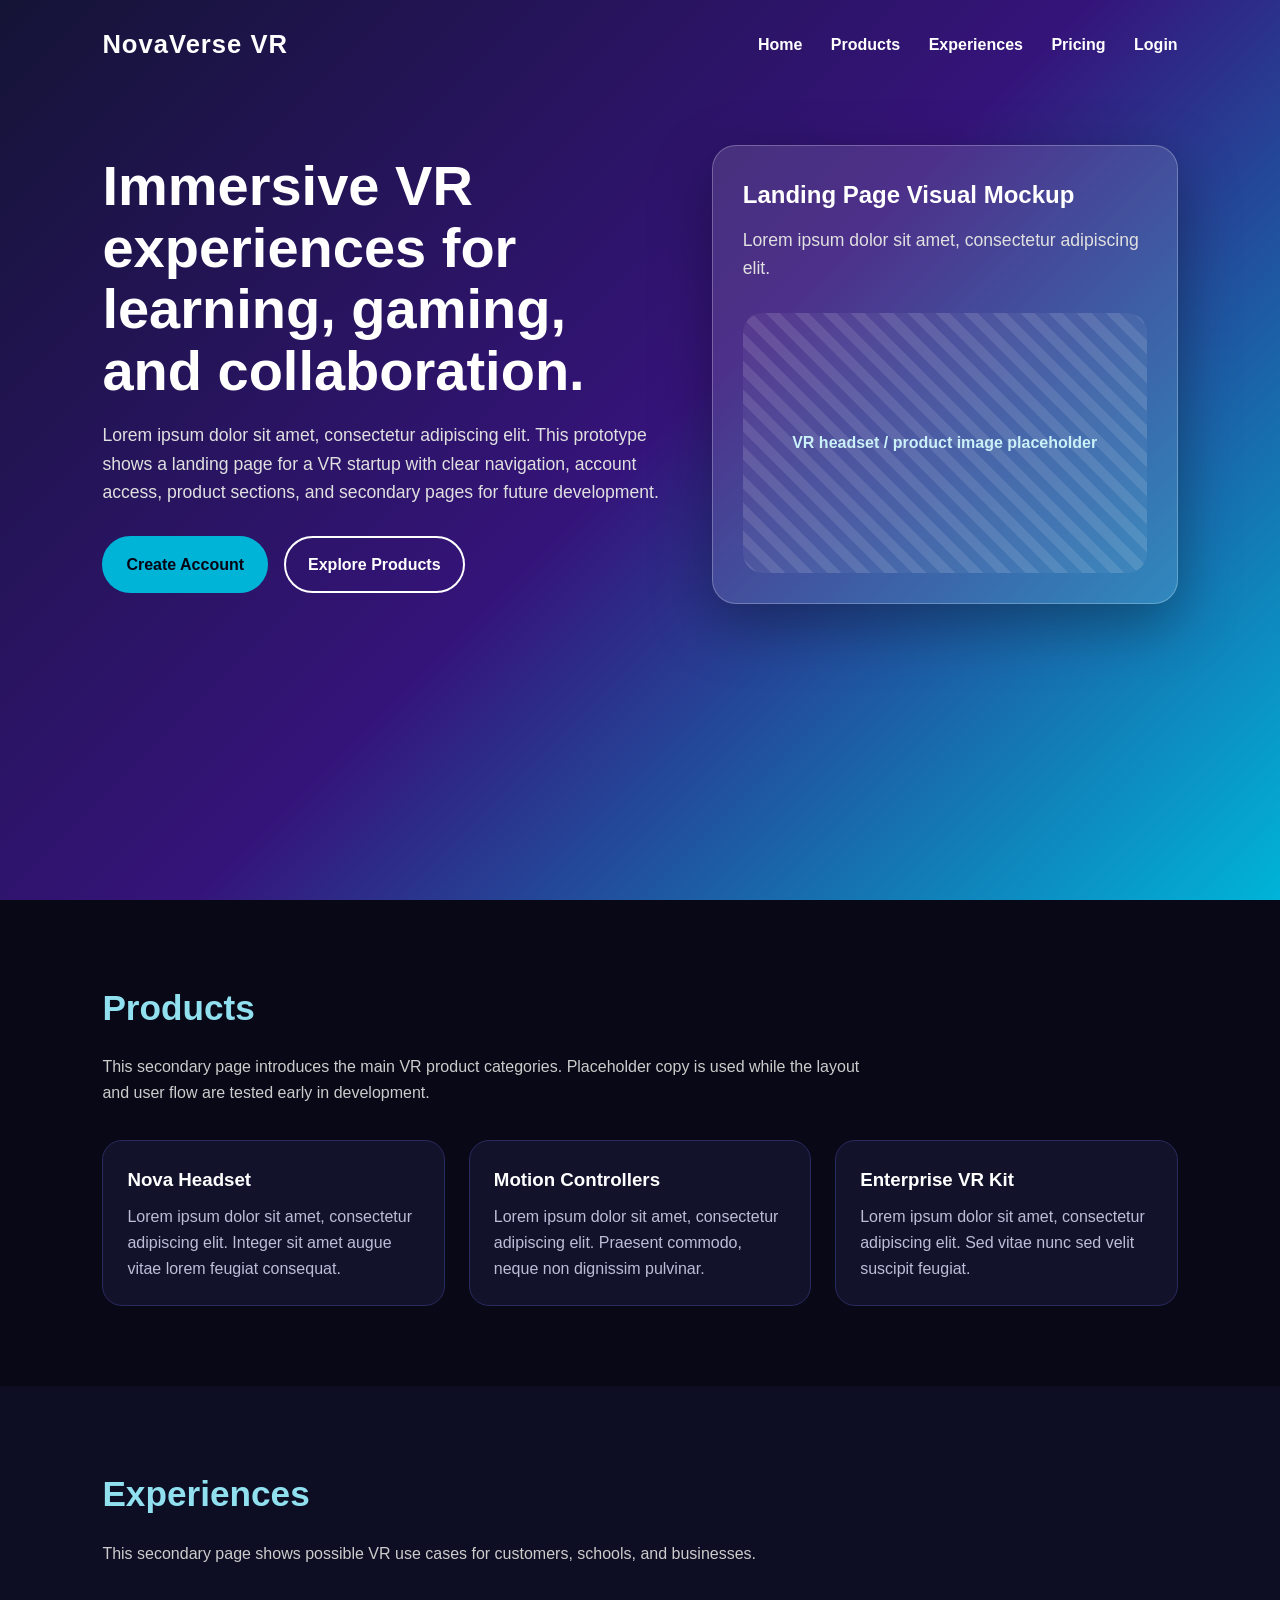
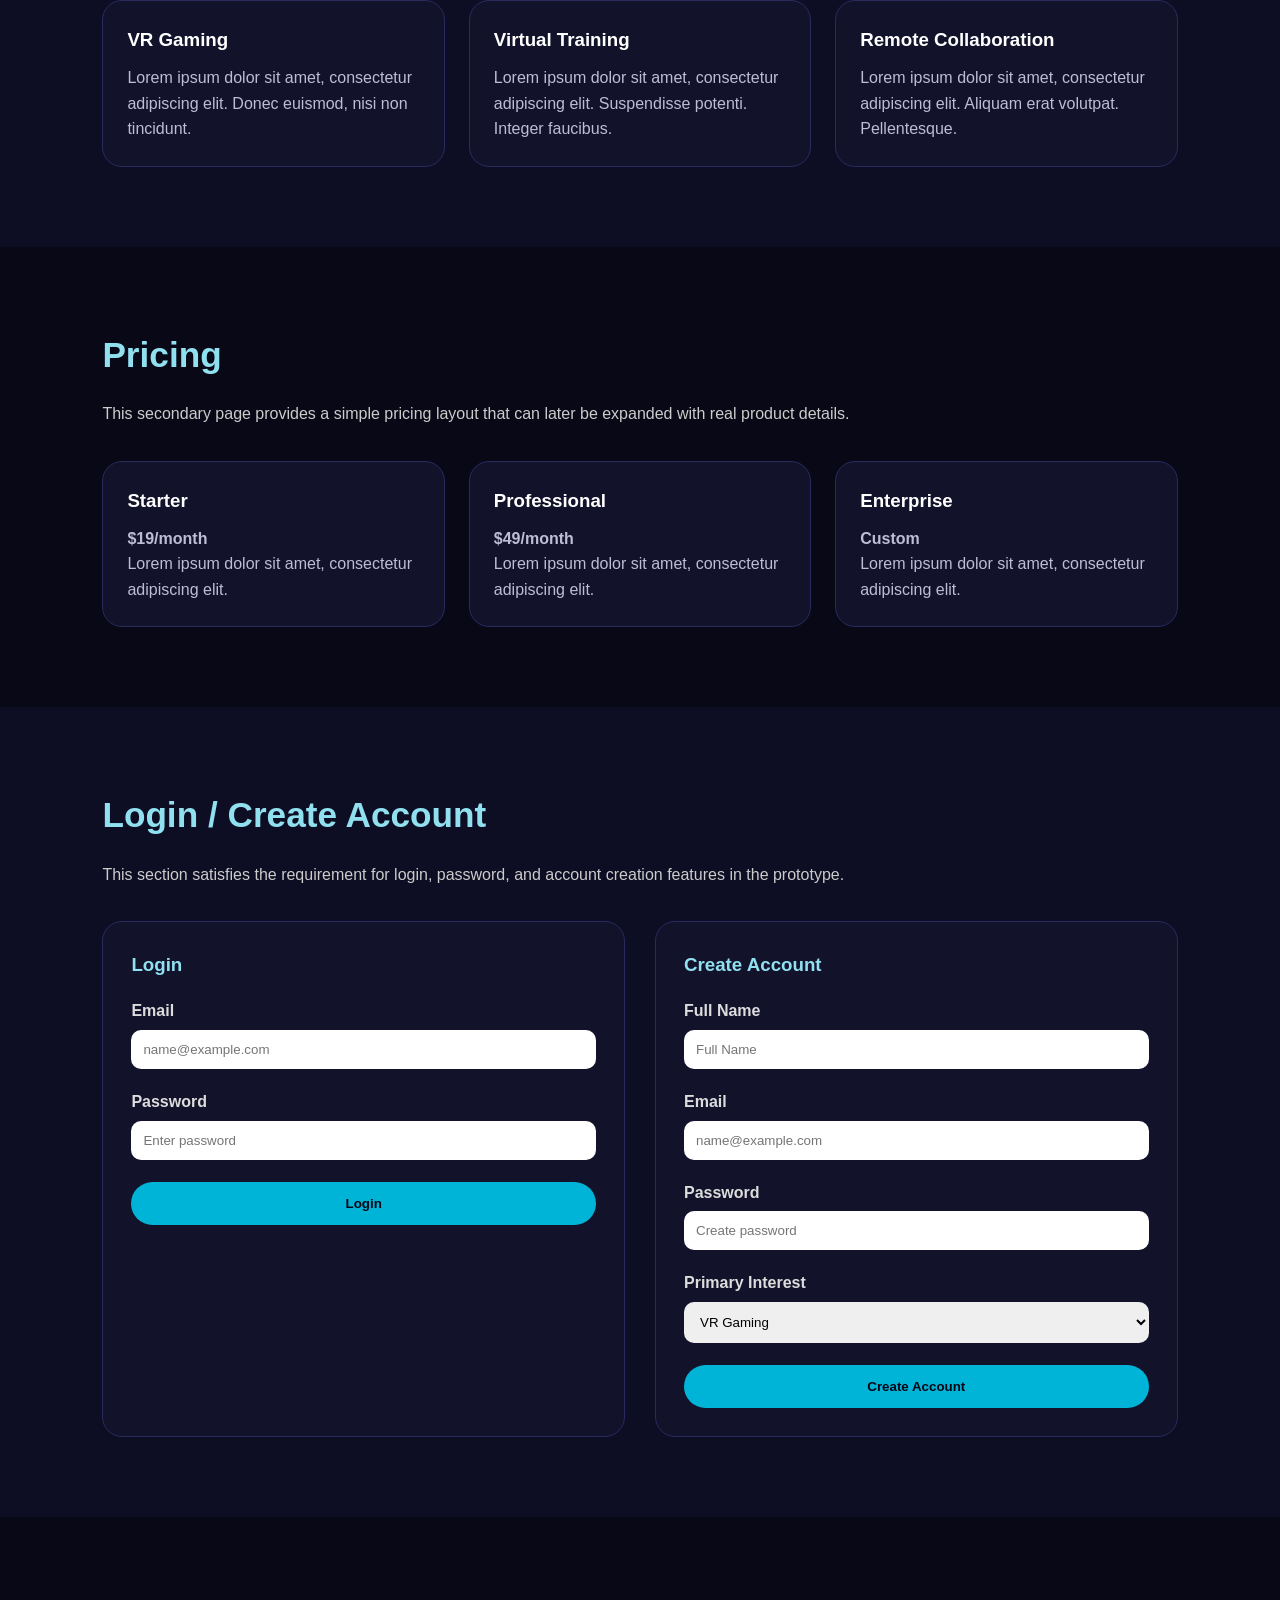
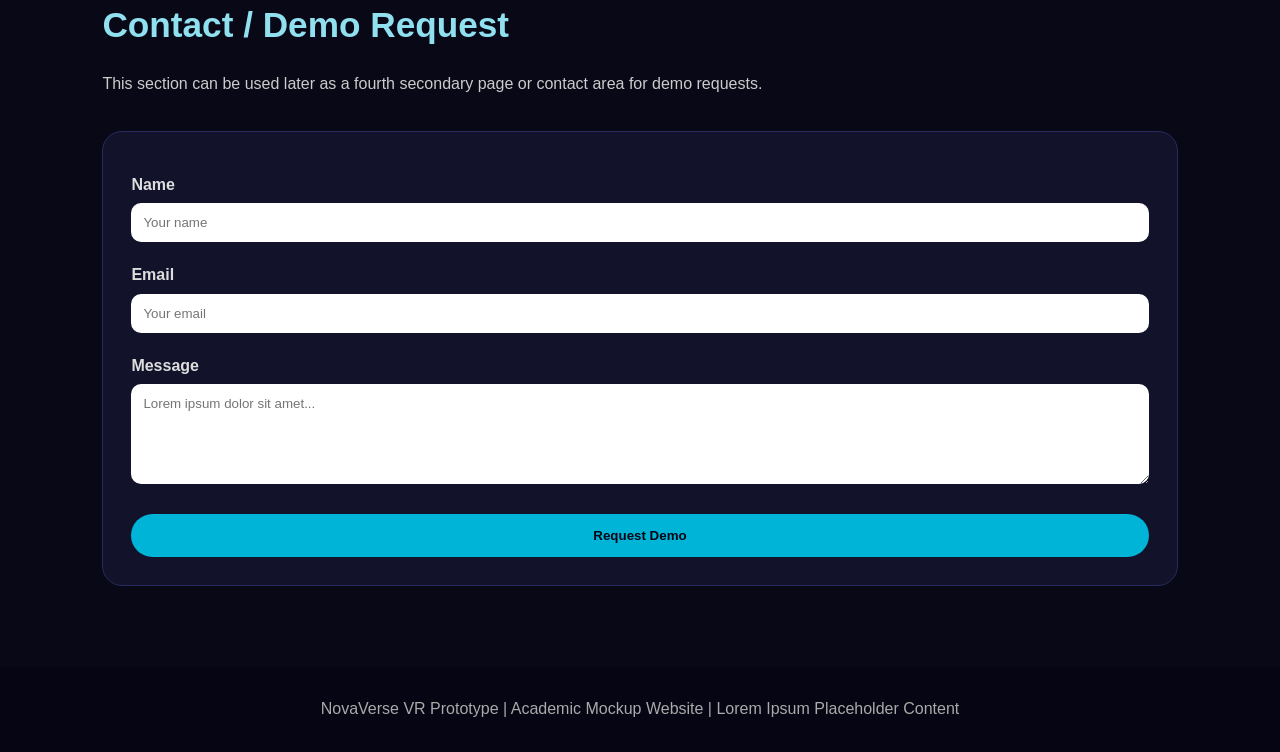
==== index.html @ 19a0a292 "Create index.html" ====
<!DOCTYPE html>
<html lang="en">
<head>
  <meta charset="UTF-8" />
  <meta name="viewport" content="width=device-width, initial-scale=1.0" />
  <title>NovaVerse VR | Prototype</title>
  <style>
    * {
      box-sizing: border-box;
      margin: 0;
      padding: 0;
      font-family: Arial, Helvetica, sans-serif;
    }

    body {
      background: #080817;
      color: #ffffff;
      line-height: 1.6;
    }

    header {
      background: linear-gradient(135deg, #141436, #35147a, #00b4d8);
      min-height: 100vh;
      padding: 24px 8%;
    }

    nav {
      display: flex;
      justify-content: space-between;
      align-items: center;
      margin-bottom: 80px;
    }

    .logo {
      font-size: 1.6rem;
      font-weight: bold;
      letter-spacing: 1px;
    }

    .nav-links a {
      color: #ffffff;
      text-decoration: none;
      margin-left: 24px;
      font-weight: 600;
    }

    .nav-links a:hover {
      color: #90e0ef;
    }

    .hero {
      display: grid;
      grid-template-columns: 1.1fr 0.9fr;
      gap: 40px;
      align-items: center;
    }

    .hero h1 {
      font-size: 3.5rem;
      line-height: 1.1;
      margin-bottom: 20px;
    }

    .hero p {
      max-width: 620px;
      color: #e0e0e0;
      font-size: 1.1rem;
      margin-bottom: 30px;
    }

    .button-row {
      display: flex;
      gap: 16px;
      flex-wrap: wrap;
    }

    .btn {
      display: inline-block;
      padding: 14px 22px;
      border-radius: 30px;
      text-decoration: none;
      font-weight: bold;
      border: 2px solid #ffffff;
    }

    .btn-primary {
      background: #00b4d8;
      color: #050514;
      border-color: #00b4d8;
    }

    .btn-secondary {
      color: #ffffff;
    }

    .hero-card {
      background: rgba(255, 255, 255, 0.12);
      border: 1px solid rgba(255, 255, 255, 0.25);
      border-radius: 24px;
      padding: 30px;
      box-shadow: 0 20px 60px rgba(0, 0, 0, 0.35);
    }

    .hero-card h2 {
      margin-bottom: 12px;
    }

    .placeholder-box {
      height: 260px;
      border-radius: 20px;
      background: repeating-linear-gradient(
        45deg,
        rgba(255, 255, 255, 0.15),
        rgba(255, 255, 255, 0.15) 10px,
        rgba(255, 255, 255, 0.05) 10px,
        rgba(255, 255, 255, 0.05) 20px
      );
      display: flex;
      align-items: center;
      justify-content: center;
      text-align: center;
      color: #caf0f8;
      font-weight: bold;
      margin-top: 18px;
    }

    section {
      padding: 80px 8%;
    }

    .section-title {
      font-size: 2.2rem;
      margin-bottom: 18px;
      color: #90e0ef;
    }

    .section-intro {
      max-width: 760px;
      color: #cccccc;
      margin-bottom: 34px;
    }

    .grid {
      display: grid;
      grid-template-columns: repeat(3, 1fr);
      gap: 24px;
    }

    .card {
      background: #12122b;
      border: 1px solid #2a2a5f;
      border-radius: 20px;
      padding: 24px;
    }

    .card h3 {
      margin-bottom: 10px;
      color: #ffffff;
    }

    .card p {
      color: #bdbdd7;
    }

    .dark-alt {
      background: #0d0d23;
    }

    .form-wrapper {
      display: grid;
      grid-template-columns: 1fr 1fr;
      gap: 30px;
    }

    form {
      background: #12122b;
      padding: 28px;
      border-radius: 20px;
      border: 1px solid #2a2a5f;
    }

    form h3 {
      margin-bottom: 18px;
      color: #90e0ef;
    }

    label {
      display: block;
      margin: 12px 0 6px;
      color: #dddddd;
      font-weight: bold;
    }

    input, select, textarea {
      width: 100%;
      padding: 12px;
      border-radius: 10px;
      border: none;
      margin-bottom: 8px;
    }

    textarea {
      min-height: 100px;
    }

    .form-button {
      margin-top: 14px;
      width: 100%;
      padding: 14px;
      border: none;
      border-radius: 28px;
      background: #00b4d8;
      color: #050514;
      font-weight: bold;
      cursor: pointer;
    }

    footer {
      background: #050514;
      color: #aaaaaa;
      text-align: center;
      padding: 30px;
    }

    @media (max-width: 850px) {
      .hero,
      .grid,
      .form-wrapper {
        grid-template-columns: 1fr;
      }

      .hero h1 {
        font-size: 2.5rem;
      }

      nav {
        flex-direction: column;
        gap: 18px;
      }

      .nav-links a {
        display: inline-block;
        margin: 6px 10px;
      }
    }
  </style>
</head>
<body>
  <!-- Landing Page / Main Page -->
  <header id="home">
    <nav>
      <div class="logo">NovaVerse VR</div>
      <div class="nav-links">
        <a href="#home">Home</a>
        <a href="#products">Products</a>
        <a href="#experiences">Experiences</a>
        <a href="#pricing">Pricing</a>
        <a href="#account">Login</a>
      </div>
    </nav>

    <div class="hero">
      <div>
        <h1>Immersive VR experiences for learning, gaming, and collaboration.</h1>
        <p>Lorem ipsum dolor sit amet, consectetur adipiscing elit. This prototype shows a landing page for a VR startup with clear navigation, account access, product sections, and secondary pages for future development.</p>
        <div class="button-row">
          <a class="btn btn-primary" href="#account">Create Account</a>
          <a class="btn btn-secondary" href="#products">Explore Products</a>
        </div>
      </div>
      <div class="hero-card">
        <h2>Landing Page Visual Mockup</h2>
        <p>Lorem ipsum dolor sit amet, consectetur adipiscing elit.</p>
        <div class="placeholder-box">VR headset / product image placeholder</div>
      </div>
    </div>
  </header>

  <!-- Secondary Page 1: Products -->
  <section id="products">
    <h2 class="section-title">Products</h2>
    <p class="section-intro">This secondary page introduces the main VR product categories. Placeholder copy is used while the layout and user flow are tested early in development.</p>
    <div class="grid">
      <div class="card">
        <h3>Nova Headset</h3>
        <p>Lorem ipsum dolor sit amet, consectetur adipiscing elit. Integer sit amet augue vitae lorem feugiat consequat.</p>
      </div>
      <div class="card">
        <h3>Motion Controllers</h3>
        <p>Lorem ipsum dolor sit amet, consectetur adipiscing elit. Praesent commodo, neque non dignissim pulvinar.</p>
      </div>
      <div class="card">
        <h3>Enterprise VR Kit</h3>
        <p>Lorem ipsum dolor sit amet, consectetur adipiscing elit. Sed vitae nunc sed velit suscipit feugiat.</p>
      </div>
    </div>
  </section>

  <!-- Secondary Page 2: Experiences -->
  <section id="experiences" class="dark-alt">
    <h2 class="section-title">Experiences</h2>
    <p class="section-intro">This secondary page shows possible VR use cases for customers, schools, and businesses.</p>
    <div class="grid">
      <div class="card">
        <h3>VR Gaming</h3>
        <p>Lorem ipsum dolor sit amet, consectetur adipiscing elit. Donec euismod, nisi non tincidunt.</p>
      </div>
      <div class="card">
        <h3>Virtual Training</h3>
        <p>Lorem ipsum dolor sit amet, consectetur adipiscing elit. Suspendisse potenti. Integer faucibus.</p>
      </div>
      <div class="card">
        <h3>Remote Collaboration</h3>
        <p>Lorem ipsum dolor sit amet, consectetur adipiscing elit. Aliquam erat volutpat. Pellentesque.</p>
      </div>
    </div>
  </section>

  <!-- Secondary Page 3: Pricing -->
  <section id="pricing">
    <h2 class="section-title">Pricing</h2>
    <p class="section-intro">This secondary page provides a simple pricing layout that can later be expanded with real product details.</p>
    <div class="grid">
      <div class="card">
        <h3>Starter</h3>
        <p><strong>$19/month</strong></p>
        <p>Lorem ipsum dolor sit amet, consectetur adipiscing elit.</p>
      </div>
      <div class="card">
        <h3>Professional</h3>
        <p><strong>$49/month</strong></p>
        <p>Lorem ipsum dolor sit amet, consectetur adipiscing elit.</p>
      </div>
      <div class="card">
        <h3>Enterprise</h3>
        <p><strong>Custom</strong></p>
        <p>Lorem ipsum dolor sit amet, consectetur adipiscing elit.</p>
      </div>
    </div>
  </section>

  <!-- Login and Create Account Requirement -->
  <section id="account" class="dark-alt">
    <h2 class="section-title">Login / Create Account</h2>
    <p class="section-intro">This section satisfies the requirement for login, password, and account creation features in the prototype.</p>
    <div class="form-wrapper">
      <form>
        <h3>Login</h3>
        <label for="login-email">Email</label>
        <input id="login-email" type="email" placeholder="name@example.com" />

        <label for="login-password">Password</label>
        <input id="login-password" type="password" placeholder="Enter password" />

        <button class="form-button" type="button">Login</button>
      </form>

      <form>
        <h3>Create Account</h3>
        <label for="signup-name">Full Name</label>
        <input id="signup-name" type="text" placeholder="Full Name" />

        <label for="signup-email">Email</label>
        <input id="signup-email" type="email" placeholder="name@example.com" />

        <label for="signup-password">Password</label>
        <input id="signup-password" type="password" placeholder="Create password" />

        <label for="interest">Primary Interest</label>
        <select id="interest">
          <option>VR Gaming</option>
          <option>VR Training</option>
          <option>Enterprise Collaboration</option>
        </select>

        <button class="form-button" type="button">Create Account</button>
      </form>
    </div>
  </section>

  <!-- Optional Contact / Future Page Area -->
  <section id="contact">
    <h2 class="section-title">Contact / Demo Request</h2>
    <p class="section-intro">This section can be used later as a fourth secondary page or contact area for demo requests.</p>
    <form>
      <label for="message-name">Name</label>
      <input id="message-name" type="text" placeholder="Your name" />

      <label for="message-email">Email</label>
      <input id="message-email" type="email" placeholder="Your email" />

      <label for="message">Message</label>
      <textarea id="message" placeholder="Lorem ipsum dolor sit amet..."></textarea>

      <button class="form-button" type="button">Request Demo</button>
    </form>
  </section>

  <footer>
    <p>NovaVerse VR Prototype | Academic Mockup Website | Lorem Ipsum Placeholder Content</p>
  </footer>
</body>
</html>
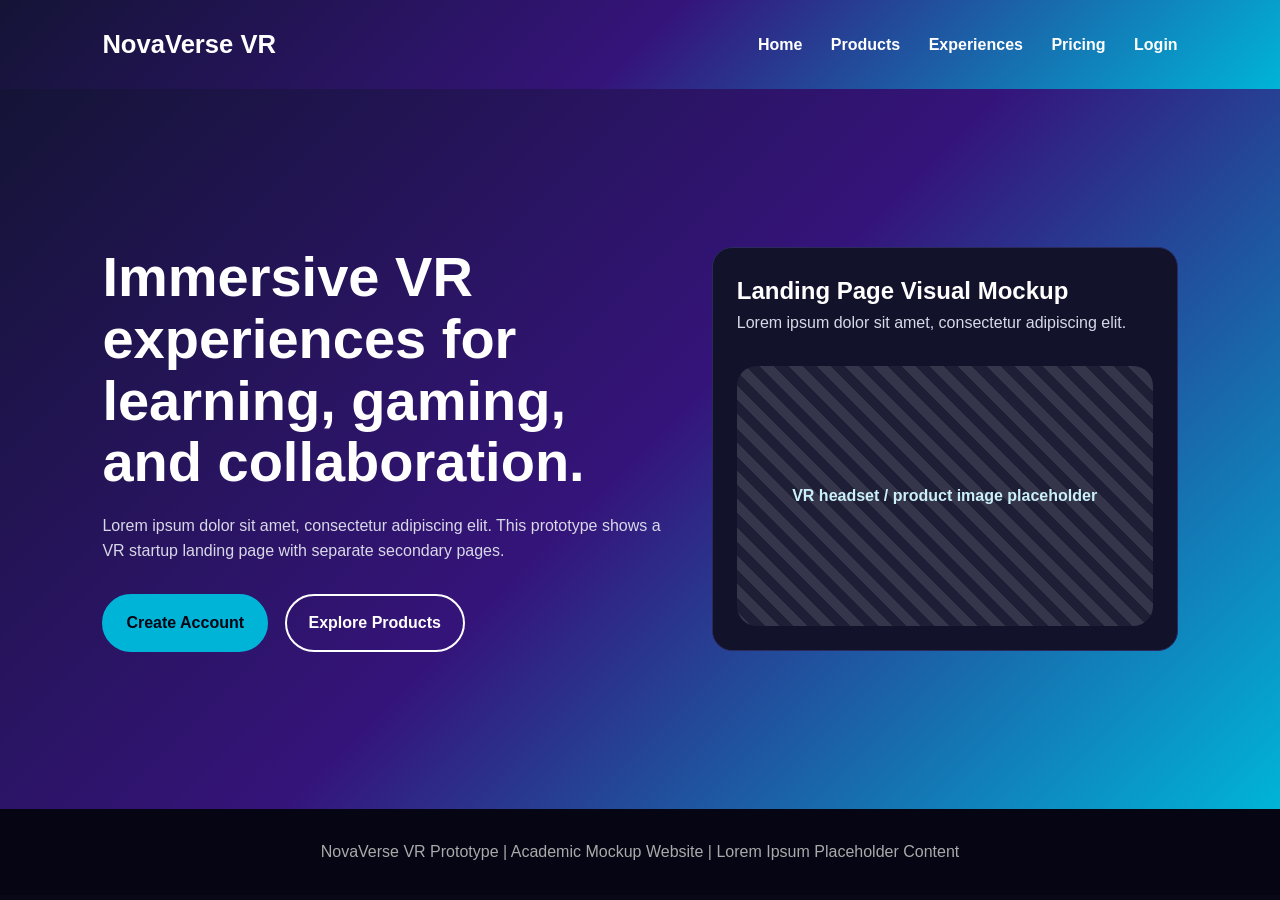
==== commit b1e51c00: "multipage" ====
--- a/index.html
+++ b/index.html
@@ -3,401 +3,37 @@
 <head>
   <meta charset="UTF-8" />
   <meta name="viewport" content="width=device-width, initial-scale=1.0" />
-  <title>NovaVerse VR | Prototype</title>
-  <style>
-    * {
-      box-sizing: border-box;
-      margin: 0;
-      padding: 0;
-      font-family: Arial, Helvetica, sans-serif;
-    }
-
-    body {
-      background: #080817;
-      color: #ffffff;
-      line-height: 1.6;
-    }
-
-    header {
-      background: linear-gradient(135deg, #141436, #35147a, #00b4d8);
-      min-height: 100vh;
-      padding: 24px 8%;
-    }
-
-    nav {
-      display: flex;
-      justify-content: space-between;
-      align-items: center;
-      margin-bottom: 80px;
-    }
-
-    .logo {
-      font-size: 1.6rem;
-      font-weight: bold;
-      letter-spacing: 1px;
-    }
-
-    .nav-links a {
-      color: #ffffff;
-      text-decoration: none;
-      margin-left: 24px;
-      font-weight: 600;
-    }
-
-    .nav-links a:hover {
-      color: #90e0ef;
-    }
-
-    .hero {
-      display: grid;
-      grid-template-columns: 1.1fr 0.9fr;
-      gap: 40px;
-      align-items: center;
-    }
-
-    .hero h1 {
-      font-size: 3.5rem;
-      line-height: 1.1;
-      margin-bottom: 20px;
-    }
-
-    .hero p {
-      max-width: 620px;
-      color: #e0e0e0;
-      font-size: 1.1rem;
-      margin-bottom: 30px;
-    }
-
-    .button-row {
-      display: flex;
-      gap: 16px;
-      flex-wrap: wrap;
-    }
-
-    .btn {
-      display: inline-block;
-      padding: 14px 22px;
-      border-radius: 30px;
-      text-decoration: none;
-      font-weight: bold;
-      border: 2px solid #ffffff;
-    }
-
-    .btn-primary {
-      background: #00b4d8;
-      color: #050514;
-      border-color: #00b4d8;
-    }
-
-    .btn-secondary {
-      color: #ffffff;
-    }
-
-    .hero-card {
-      background: rgba(255, 255, 255, 0.12);
-      border: 1px solid rgba(255, 255, 255, 0.25);
-      border-radius: 24px;
-      padding: 30px;
-      box-shadow: 0 20px 60px rgba(0, 0, 0, 0.35);
-    }
-
-    .hero-card h2 {
-      margin-bottom: 12px;
-    }
-
-    .placeholder-box {
-      height: 260px;
-      border-radius: 20px;
-      background: repeating-linear-gradient(
-        45deg,
-        rgba(255, 255, 255, 0.15),
-        rgba(255, 255, 255, 0.15) 10px,
-        rgba(255, 255, 255, 0.05) 10px,
-        rgba(255, 255, 255, 0.05) 20px
-      );
-      display: flex;
-      align-items: center;
-      justify-content: center;
-      text-align: center;
-      color: #caf0f8;
-      font-weight: bold;
-      margin-top: 18px;
-    }
-
-    section {
-      padding: 80px 8%;
-    }
-
-    .section-title {
-      font-size: 2.2rem;
-      margin-bottom: 18px;
-      color: #90e0ef;
-    }
-
-    .section-intro {
-      max-width: 760px;
-      color: #cccccc;
-      margin-bottom: 34px;
-    }
-
-    .grid {
-      display: grid;
-      grid-template-columns: repeat(3, 1fr);
-      gap: 24px;
-    }
-
-    .card {
-      background: #12122b;
-      border: 1px solid #2a2a5f;
-      border-radius: 20px;
-      padding: 24px;
-    }
-
-    .card h3 {
-      margin-bottom: 10px;
-      color: #ffffff;
-    }
-
-    .card p {
-      color: #bdbdd7;
-    }
-
-    .dark-alt {
-      background: #0d0d23;
-    }
-
-    .form-wrapper {
-      display: grid;
-      grid-template-columns: 1fr 1fr;
-      gap: 30px;
-    }
-
-    form {
-      background: #12122b;
-      padding: 28px;
-      border-radius: 20px;
-      border: 1px solid #2a2a5f;
-    }
-
-    form h3 {
-      margin-bottom: 18px;
-      color: #90e0ef;
-    }
-
-    label {
-      display: block;
-      margin: 12px 0 6px;
-      color: #dddddd;
-      font-weight: bold;
-    }
-
-    input, select, textarea {
-      width: 100%;
-      padding: 12px;
-      border-radius: 10px;
-      border: none;
-      margin-bottom: 8px;
-    }
-
-    textarea {
-      min-height: 100px;
-    }
-
-    .form-button {
-      margin-top: 14px;
-      width: 100%;
-      padding: 14px;
-      border: none;
-      border-radius: 28px;
-      background: #00b4d8;
-      color: #050514;
-      font-weight: bold;
-      cursor: pointer;
-    }
-
-    footer {
-      background: #050514;
-      color: #aaaaaa;
-      text-align: center;
-      padding: 30px;
-    }
-
-    @media (max-width: 850px) {
-      .hero,
-      .grid,
-      .form-wrapper {
-        grid-template-columns: 1fr;
-      }
-
-      .hero h1 {
-        font-size: 2.5rem;
-      }
-
-      nav {
-        flex-direction: column;
-        gap: 18px;
-      }
-
-      .nav-links a {
-        display: inline-block;
-        margin: 6px 10px;
-      }
-    }
-  </style>
+  <title>NovaVerse VR | Home</title>
+  <link rel="stylesheet" href="style.css" />
 </head>
 <body>
-  <!-- Landing Page / Main Page -->
-  <header id="home">
-    <nav>
-      <div class="logo">NovaVerse VR</div>
-      <div class="nav-links">
-        <a href="#home">Home</a>
-        <a href="#products">Products</a>
-        <a href="#experiences">Experiences</a>
-        <a href="#pricing">Pricing</a>
-        <a href="#account">Login</a>
-      </div>
-    </nav>
-
-    <div class="hero">
-      <div>
-        <h1>Immersive VR experiences for learning, gaming, and collaboration.</h1>
-        <p>Lorem ipsum dolor sit amet, consectetur adipiscing elit. This prototype shows a landing page for a VR startup with clear navigation, account access, product sections, and secondary pages for future development.</p>
-        <div class="button-row">
-          <a class="btn btn-primary" href="#account">Create Account</a>
-          <a class="btn btn-secondary" href="#products">Explore Products</a>
-        </div>
-      </div>
-      <div class="hero-card">
-        <h2>Landing Page Visual Mockup</h2>
-        <p>Lorem ipsum dolor sit amet, consectetur adipiscing elit.</p>
-        <div class="placeholder-box">VR headset / product image placeholder</div>
-      </div>
+<header>
+  <nav>
+    <div class="logo">NovaVerse VR</div>
+    <div class="nav-links">
+      <a href="index.html">Home</a>
+      <a href="products.html">Products</a>
+      <a href="experiences.html">Experiences</a>
+      <a href="pricing.html">Pricing</a>
+      <a href="account.html">Login</a>
     </div>
-  </header>
-
-  <!-- Secondary Page 1: Products -->
-  <section id="products">
-    <h2 class="section-title">Products</h2>
-    <p class="section-intro">This secondary page introduces the main VR product categories. Placeholder copy is used while the layout and user flow are tested early in development.</p>
-    <div class="grid">
-      <div class="card">
-        <h3>Nova Headset</h3>
-        <p>Lorem ipsum dolor sit amet, consectetur adipiscing elit. Integer sit amet augue vitae lorem feugiat consequat.</p>
-      </div>
-      <div class="card">
-        <h3>Motion Controllers</h3>
-        <p>Lorem ipsum dolor sit amet, consectetur adipiscing elit. Praesent commodo, neque non dignissim pulvinar.</p>
-      </div>
-      <div class="card">
-        <h3>Enterprise VR Kit</h3>
-        <p>Lorem ipsum dolor sit amet, consectetur adipiscing elit. Sed vitae nunc sed velit suscipit feugiat.</p>
-      </div>
-    </div>
-  </section>
-
-  <!-- Secondary Page 2: Experiences -->
-  <section id="experiences" class="dark-alt">
-    <h2 class="section-title">Experiences</h2>
-    <p class="section-intro">This secondary page shows possible VR use cases for customers, schools, and businesses.</p>
-    <div class="grid">
-      <div class="card">
-        <h3>VR Gaming</h3>
-        <p>Lorem ipsum dolor sit amet, consectetur adipiscing elit. Donec euismod, nisi non tincidunt.</p>
-      </div>
-      <div class="card">
-        <h3>Virtual Training</h3>
-        <p>Lorem ipsum dolor sit amet, consectetur adipiscing elit. Suspendisse potenti. Integer faucibus.</p>
-      </div>
-      <div class="card">
-        <h3>Remote Collaboration</h3>
-        <p>Lorem ipsum dolor sit amet, consectetur adipiscing elit. Aliquam erat volutpat. Pellentesque.</p>
-      </div>
-    </div>
-  </section>
-
-  <!-- Secondary Page 3: Pricing -->
-  <section id="pricing">
-    <h2 class="section-title">Pricing</h2>
-    <p class="section-intro">This secondary page provides a simple pricing layout that can later be expanded with real product details.</p>
-    <div class="grid">
-      <div class="card">
-        <h3>Starter</h3>
-        <p><strong>$19/month</strong></p>
-        <p>Lorem ipsum dolor sit amet, consectetur adipiscing elit.</p>
-      </div>
-      <div class="card">
-        <h3>Professional</h3>
-        <p><strong>$49/month</strong></p>
-        <p>Lorem ipsum dolor sit amet, consectetur adipiscing elit.</p>
-      </div>
-      <div class="card">
-        <h3>Enterprise</h3>
-        <p><strong>Custom</strong></p>
-        <p>Lorem ipsum dolor sit amet, consectetur adipiscing elit.</p>
-      </div>
-    </div>
-  </section>
-
-  <!-- Login and Create Account Requirement -->
-  <section id="account" class="dark-alt">
-    <h2 class="section-title">Login / Create Account</h2>
-    <p class="section-intro">This section satisfies the requirement for login, password, and account creation features in the prototype.</p>
-    <div class="form-wrapper">
-      <form>
-        <h3>Login</h3>
-        <label for="login-email">Email</label>
-        <input id="login-email" type="email" placeholder="name@example.com" />
-
-        <label for="login-password">Password</label>
-        <input id="login-password" type="password" placeholder="Enter password" />
-
-        <button class="form-button" type="button">Login</button>
-      </form>
-
-      <form>
-        <h3>Create Account</h3>
-        <label for="signup-name">Full Name</label>
-        <input id="signup-name" type="text" placeholder="Full Name" />
-
-        <label for="signup-email">Email</label>
-        <input id="signup-email" type="email" placeholder="name@example.com" />
-
-        <label for="signup-password">Password</label>
-        <input id="signup-password" type="password" placeholder="Create password" />
-
-        <label for="interest">Primary Interest</label>
-        <select id="interest">
-          <option>VR Gaming</option>
-          <option>VR Training</option>
-          <option>Enterprise Collaboration</option>
-        </select>
-
-        <button class="form-button" type="button">Create Account</button>
-      </form>
-    </div>
-  </section>
-
-  <!-- Optional Contact / Future Page Area -->
-  <section id="contact">
-    <h2 class="section-title">Contact / Demo Request</h2>
-    <p class="section-intro">This section can be used later as a fourth secondary page or contact area for demo requests.</p>
-    <form>
-      <label for="message-name">Name</label>
-      <input id="message-name" type="text" placeholder="Your name" />
-
-      <label for="message-email">Email</label>
-      <input id="message-email" type="email" placeholder="Your email" />
-
-      <label for="message">Message</label>
-      <textarea id="message" placeholder="Lorem ipsum dolor sit amet..."></textarea>
-
-      <button class="form-button" type="button">Request Demo</button>
-    </form>
-  </section>
-
-  <footer>
-    <p>NovaVerse VR Prototype | Academic Mockup Website | Lorem Ipsum Placeholder Content</p>
-  </footer>
+  </nav>
+</header>
+<section class="hero">
+  <div>
+    <h1>Immersive VR experiences for learning, gaming, and collaboration.</h1>
+    <p>Lorem ipsum dolor sit amet, consectetur adipiscing elit. This prototype shows a VR startup landing page with separate secondary pages.</p>
+    <a class="btn btn-primary" href="account.html">Create Account</a>
+    <a class="btn btn-secondary" href="products.html">Explore Products</a>
+  </div>
+  <div class="hero-card">
+    <h2>Landing Page Visual Mockup</h2>
+    <p>Lorem ipsum dolor sit amet, consectetur adipiscing elit.</p>
+    <div class="placeholder-box">VR headset / product image placeholder</div>
+  </div>
+</section>
+<footer>
+  <p>NovaVerse VR Prototype | Academic Mockup Website | Lorem Ipsum Placeholder Content</p>
+</footer>
 </body>
 </html>
--- a/style.css
+++ b/style.css
@@ -0,0 +1,191 @@
+* {
+  box-sizing: border-box;
+  margin: 0;
+  padding: 0;
+  font-family: Arial, Helvetica, sans-serif;
+}
+
+body {
+  background: #080817;
+  color: #ffffff;
+  line-height: 1.6;
+}
+
+header {
+  background: linear-gradient(135deg, #141436, #35147a, #00b4d8);
+  padding: 24px 8%;
+}
+
+nav {
+  display: flex;
+  justify-content: space-between;
+  align-items: center;
+}
+
+.logo {
+  font-size: 1.6rem;
+  font-weight: bold;
+}
+
+.nav-links a {
+  color: #ffffff;
+  text-decoration: none;
+  margin-left: 24px;
+  font-weight: 600;
+}
+
+.nav-links a:hover {
+  color: #90e0ef;
+}
+
+.hero {
+  min-height: 80vh;
+  display: grid;
+  grid-template-columns: 1.1fr 0.9fr;
+  gap: 40px;
+  align-items: center;
+  padding: 70px 8%;
+  background: linear-gradient(135deg, #141436, #35147a, #00b4d8);
+}
+
+.hero h1 {
+  font-size: 3.5rem;
+  line-height: 1.1;
+  margin-bottom: 20px;
+}
+
+.hero p, .section-intro {
+  color: #d8d8e8;
+  margin-bottom: 30px;
+}
+
+.btn {
+  display: inline-block;
+  padding: 14px 22px;
+  border-radius: 30px;
+  text-decoration: none;
+  font-weight: bold;
+  border: 2px solid #ffffff;
+  margin-right: 12px;
+}
+
+.btn-primary {
+  background: #00b4d8;
+  color: #050514;
+  border-color: #00b4d8;
+}
+
+.btn-secondary {
+  color: #ffffff;
+}
+
+.hero-card, .card, form {
+  background: #12122b;
+  border: 1px solid #2a2a5f;
+  border-radius: 20px;
+  padding: 24px;
+}
+
+.placeholder-box {
+  height: 260px;
+  border-radius: 20px;
+  background: repeating-linear-gradient(
+    45deg,
+    rgba(255,255,255,.15),
+    rgba(255,255,255,.15) 10px,
+    rgba(255,255,255,.05) 10px,
+    rgba(255,255,255,.05) 20px
+  );
+  display: flex;
+  align-items: center;
+  justify-content: center;
+  color: #caf0f8;
+  font-weight: bold;
+  margin-top: 18px;
+}
+
+main {
+  padding: 80px 8%;
+  min-height: 75vh;
+}
+
+.section-title {
+  font-size: 2.2rem;
+  margin-bottom: 18px;
+  color: #90e0ef;
+}
+
+.grid {
+  display: grid;
+  grid-template-columns: repeat(3, 1fr);
+  gap: 24px;
+}
+
+.card h3 {
+  margin-bottom: 10px;
+}
+
+.card p {
+  color: #bdbdd7;
+}
+
+.form-wrapper {
+  display: grid;
+  grid-template-columns: 1fr 1fr;
+  gap: 30px;
+}
+
+label {
+  display: block;
+  margin: 12px 0 6px;
+  font-weight: bold;
+}
+
+input, select, textarea {
+  width: 100%;
+  padding: 12px;
+  border-radius: 10px;
+  border: none;
+}
+
+textarea {
+  min-height: 100px;
+}
+
+.form-button {
+  margin-top: 14px;
+  width: 100%;
+  padding: 14px;
+  border: none;
+  border-radius: 28px;
+  background: #00b4d8;
+  color: #050514;
+  font-weight: bold;
+}
+
+footer {
+  background: #050514;
+  color: #aaaaaa;
+  text-align: center;
+  padding: 30px;
+}
+
+@media (max-width: 850px) {
+  .hero, .grid, .form-wrapper {
+    grid-template-columns: 1fr;
+  }
+
+  nav {
+    flex-direction: column;
+    gap: 18px;
+  }
+
+  .nav-links a {
+    display: inline-block;
+    margin: 6px 10px;
+  }
+
+  .hero h1 {
+    font-size: 2.4rem;
+  }
+}
